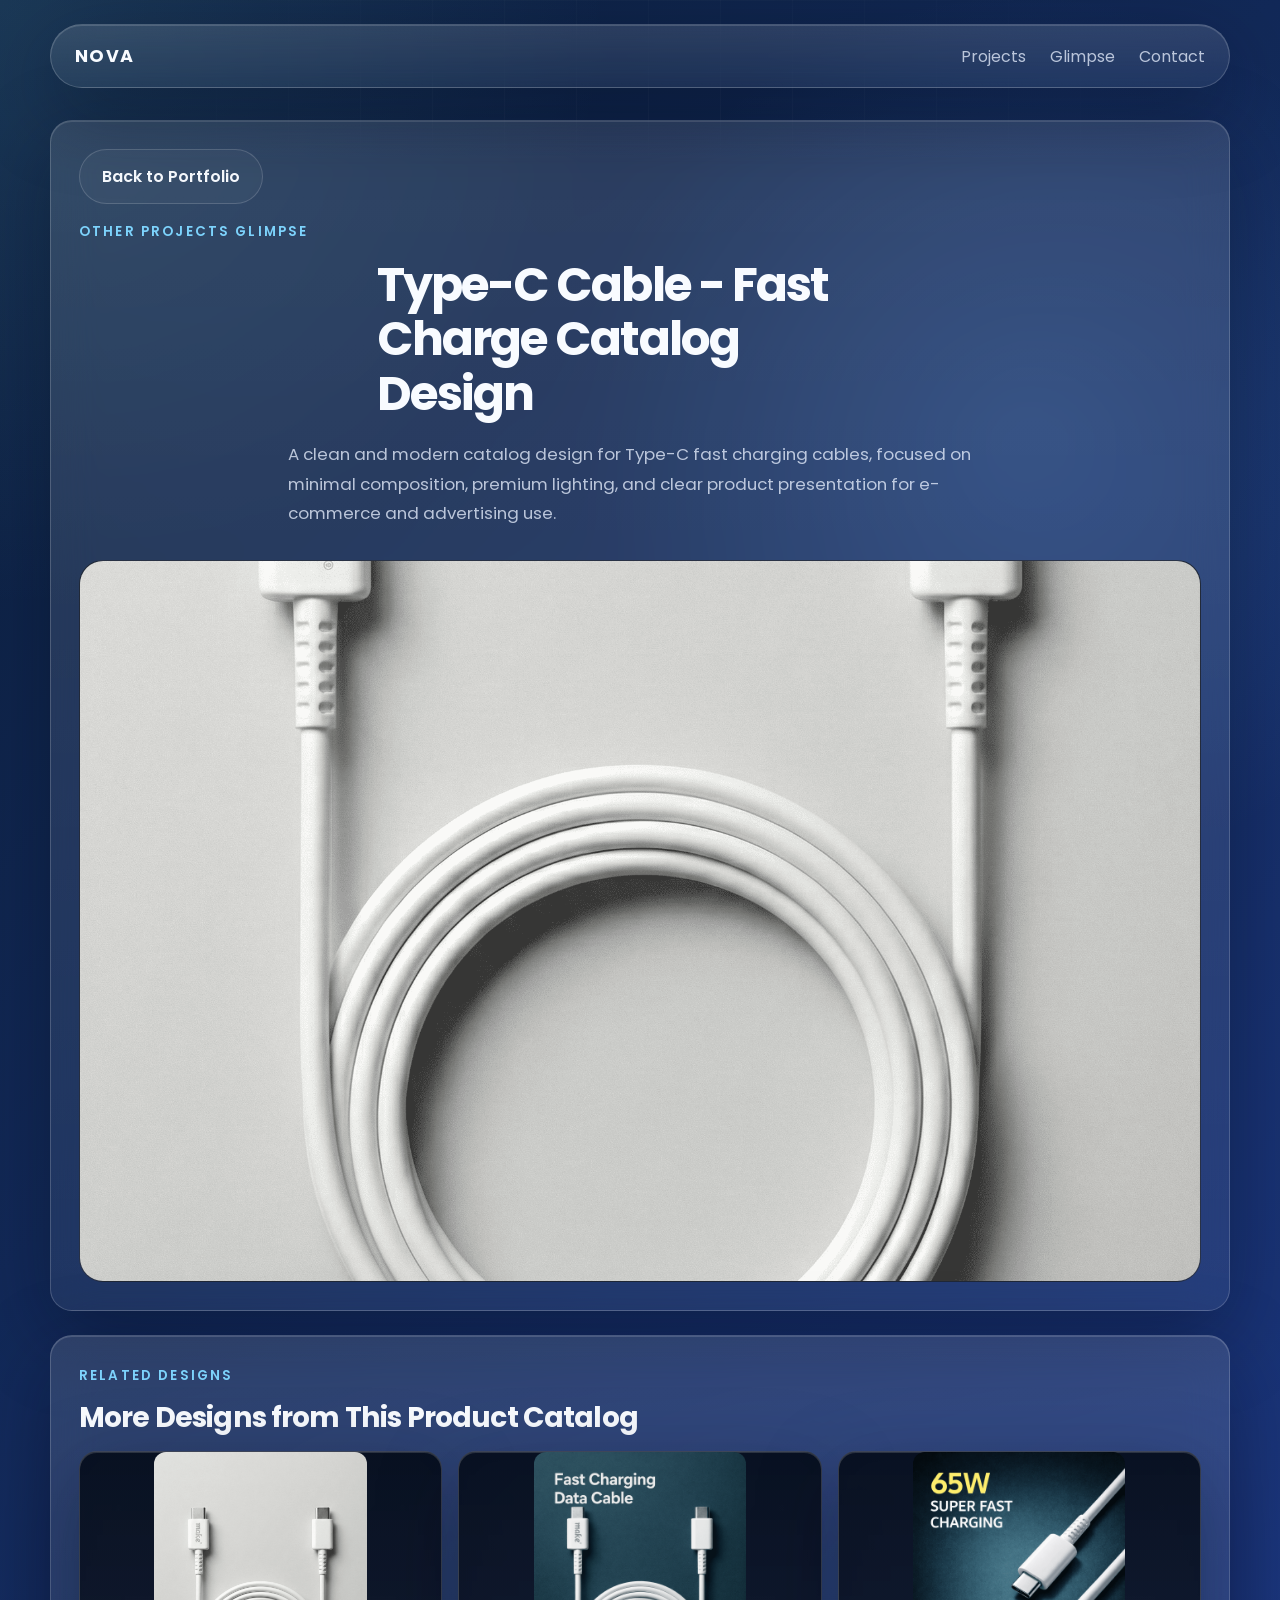
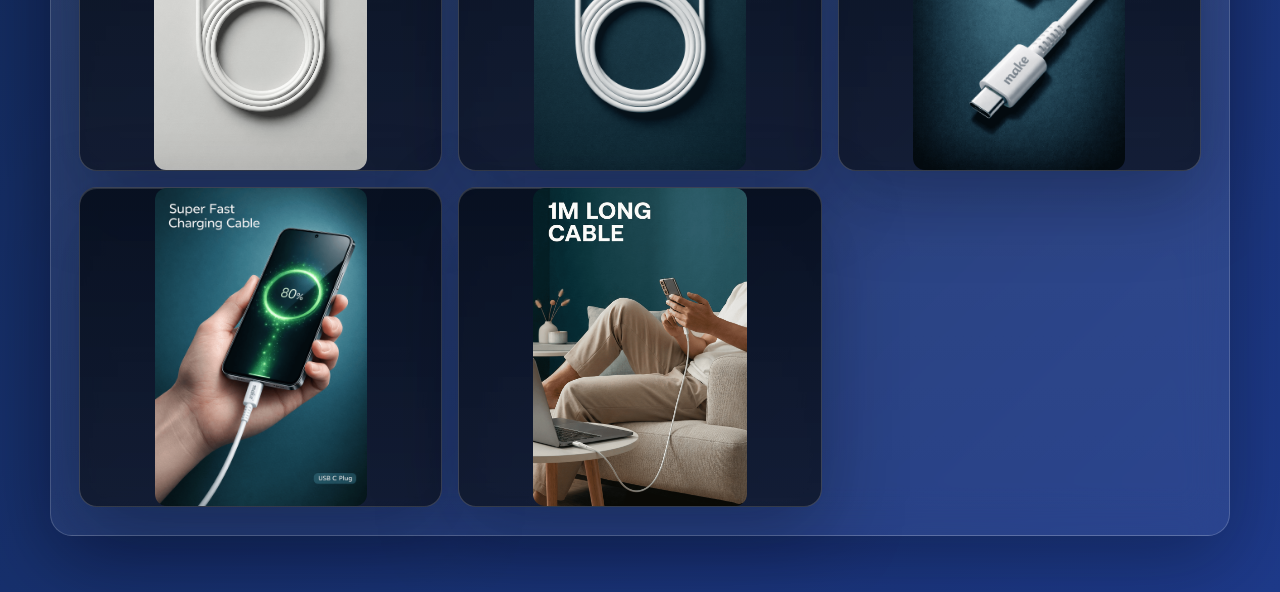
==== glimpse-1.html @ 715c7579 "initial" ====
<!DOCTYPE html>
<html lang="en">
<head>
  <meta charset="UTF-8">
  <meta name="viewport" content="width=device-width, initial-scale=1.0">
  <title>Other Project Glimpse 1</title>
  <link rel="preconnect" href="https://fonts.googleapis.com">
  <link rel="preconnect" href="https://fonts.gstatic.com" crossorigin>
  <link href="https://fonts.googleapis.com/css2?family=Poppins:wght@300;400;500;600;700;800&display=swap" rel="stylesheet">
  <link rel="stylesheet" href="styles.css">
</head>
<body>
  <div class="detail-shell">
    <header class="topbar glass-card">
      <a class="brand" href="index.html">Nova</a>
      <nav class="nav">
        <a href="index.html#projects">Projects</a>
        <a href="index.html#glimpse">Glimpse</a>
        <a href="index.html#contact">Contact</a>
      </nav>
    </header>

    <main class="detail-main">
      <section class="detail-layout reveal is-visible">
        <div class="detail-card glass-card">
          <div class="detail-back">
            <a class="button button-secondary" href="index.html#glimpse">Back to Portfolio</a>
          </div>
          <p class="eyebrow">Other Projects Glimpse</p>
          <h1>Type-C Cable - Fast Charge Catalog Design</h1>
          <p class="hero-copy">
            A clean and modern catalog design for Type-C fast charging cables, focused on minimal composition,
            premium lighting, and clear product presentation for e-commerce and advertising use.
          </p>
          <div class="detail-main-image">
            <img src="images/other1.png" alt="Other project glimpse 1 main visual">
          </div>
        </div>

        <div class="detail-card glass-card">
          <p class="eyebrow">Related Designs</p>
          <h2 class="detail-section-title">More Designs from This Product Catalog</h2>
          <div class="project-more-grid">
            <figure class="project-more-card glass-card">
              <img src="glimpse-1/1.png" alt="More from this project image 1">
            </figure>
            <figure class="project-more-card glass-card">
              <img src="glimpse-1/2.png" alt="More from this project image 2">
            </figure>
            <figure class="project-more-card glass-card">
              <img src="glimpse-1/3.png" alt="More from this project image 3">
            </figure>
            <figure class="project-more-card glass-card">
              <img src="glimpse-1/4.png" alt="More from this project image 4">
            </figure>
            <figure class="project-more-card glass-card">
              <img src="glimpse-1/5.png" alt="More from this project image 5">
            </figure>
          </div>
        </div>
      </section>
    </main>
  </div>
</body>
</html>
---- styles.css ----
:root {
  --bg-start: #0b1f3b;
  --bg-end: #1e3a8a;
  --surface: rgba(255, 255, 255, 0.08);
  --surface-strong: rgba(255, 255, 255, 0.14);
  --border: rgba(255, 255, 255, 0.18);
  --text-main: #f8fbff;
  --text-soft: rgba(232, 240, 255, 0.76);
  --accent: #7dd3fc;
  --accent-strong: #93c5fd;
  --shadow: 0 24px 80px rgba(2, 8, 23, 0.35);
  --glow: 0 0 40px rgba(125, 211, 252, 0.2);
  --radius-lg: 28px;
  --radius-md: 22px;
  --radius-sm: 16px;
  --container: 1320px;
}

* {
  box-sizing: border-box;
}

html {
  scroll-behavior: smooth;
}

body {
  margin: 0;
  min-height: 100vh;
  font-family: "Poppins", sans-serif;
  color: var(--text-main);
  background:
    radial-gradient(circle at top left, rgba(125, 211, 252, 0.14), transparent 24%),
    radial-gradient(circle at 80% 20%, rgba(96, 165, 250, 0.18), transparent 22%),
    linear-gradient(135deg, var(--bg-start), var(--bg-end));
  overflow-x: hidden;
}

body::before {
  content: "";
  position: fixed;
  inset: 0;
  background:
    linear-gradient(rgba(255, 255, 255, 0.035) 1px, transparent 1px),
    linear-gradient(90deg, rgba(255, 255, 255, 0.035) 1px, transparent 1px);
  background-size: 72px 72px;
  mask-image: radial-gradient(circle at center, black 38%, transparent 82%);
  pointer-events: none;
}

a {
  color: inherit;
  text-decoration: none;
}

.page-shell {
  width: min(calc(100% - 24px), var(--container));
  margin: 0 auto;
  padding: 24px 0 56px;
}

.glass-card {
  background: linear-gradient(180deg, rgba(255, 255, 255, 0.12), rgba(255, 255, 255, 0.06));
  border: 1px solid var(--border);
  box-shadow: var(--shadow), inset 0 1px 0 rgba(255, 255, 255, 0.14);
  backdrop-filter: blur(22px);
  -webkit-backdrop-filter: blur(22px);
}

.topbar {
  position: sticky;
  top: 20px;
  z-index: 10;
  display: flex;
  align-items: center;
  justify-content: space-between;
  padding: 18px 24px;
  border-radius: 999px;
}

.brand {
  font-size: 1.1rem;
  font-weight: 700;
  letter-spacing: 0.08em;
  text-transform: uppercase;
}

.nav {
  display: flex;
  gap: 24px;
}

.nav a {
  color: var(--text-soft);
  transition: color 220ms ease, transform 220ms ease;
}

.nav a:hover {
  color: var(--text-main);
  transform: translateY(-1px);
}

.hero {
  position: relative;
  min-height: calc(100vh - 120px);
  display: grid;
  place-items: center;
  padding: 56px 0 24px;
}

.hero-card {
  position: relative;
  width: min(980px, 100%);
  padding: 56px 56px 52px;
  border-radius: var(--radius-lg);
  text-align: center;
}

.hero-card::after {
  content: "";
  position: absolute;
  inset: -1px;
  border-radius: inherit;
  background: linear-gradient(135deg, rgba(255, 255, 255, 0.24), transparent 28%, transparent 70%, rgba(147, 197, 253, 0.22));
  z-index: -1;
  filter: blur(18px);
}

.eyebrow {
  margin: 0 0 14px;
  color: var(--accent);
  font-size: 0.84rem;
  font-weight: 600;
  letter-spacing: 0.16em;
  text-transform: uppercase;
}

h1,
h2,
h3,
p {
  margin-top: 0;
}

h1 {
  font-size: clamp(2rem, 3.7vw, 4rem);
  line-height: 1.16;
  letter-spacing: -0.04em;
  max-width: 17ch;
  margin: 0 auto 18px;
}

h2 {
  font-size: clamp(2rem, 3vw, 3.2rem);
  line-height: 1.1;
  letter-spacing: -0.03em;
}

h3 {
  font-size: 1.4rem;
  margin-bottom: 12px;
}

p {
  color: var(--text-soft);
  line-height: 1.75;
}

.hero-copy {
  max-width: 64ch;
  margin: 0 auto 32px;
  font-size: 1.05rem;
}

.hero-actions {
  display: flex;
  justify-content: center;
  gap: 14px;
  margin-bottom: 34px;
}

.button {
  display: inline-flex;
  align-items: center;
  justify-content: center;
  min-width: 160px;
  padding: 14px 22px;
  border-radius: 999px;
  font-weight: 600;
  transition: transform 220ms ease, box-shadow 220ms ease, border-color 220ms ease, background 220ms ease;
}

.button:hover {
  transform: translateY(-2px);
}

.button-primary {
  background: linear-gradient(135deg, rgba(125, 211, 252, 0.94), rgba(147, 197, 253, 0.88));
  color: #08111f;
  box-shadow: 0 16px 36px rgba(125, 211, 252, 0.28);
}

.button-primary:hover {
  box-shadow: 0 20px 42px rgba(125, 211, 252, 0.34);
}

.button-secondary {
  border: 1px solid rgba(255, 255, 255, 0.16);
  background: rgba(255, 255, 255, 0.04);
}

.button-secondary:hover {
  border-color: rgba(255, 255, 255, 0.28);
  background: rgba(255, 255, 255, 0.08);
}

.hero-metrics {
  display: grid;
  grid-template-columns: repeat(3, minmax(0, 1fr));
  gap: 16px;
}

.hero-metrics div {
  padding: 18px;
  border-radius: var(--radius-sm);
  background: rgba(255, 255, 255, 0.05);
  border: 1px solid rgba(255, 255, 255, 0.1);
}

.hero-metrics strong {
  display: block;
  margin-bottom: 4px;
  font-size: 1.6rem;
  font-weight: 700;
}

.hero-metrics span {
  color: var(--text-soft);
  font-size: 0.92rem;
}

.section {
  padding: 64px 0;
}

.section-heading {
  max-width: 720px;
  margin-bottom: 32px;
}

.project-grid {
  display: grid;
  grid-template-columns: repeat(2, minmax(0, 1fr));
  gap: 20px;
  max-width: 1300px;
  margin: 0 auto;
}

.project-card {
  width: min(100%, 650px);
  justify-self: center;
  padding: 28px;
  border-radius: var(--radius-md);
  transition: transform 240ms ease, box-shadow 240ms ease, border-color 240ms ease;
  position: relative;
  overflow: hidden;
  display: grid;
  gap: 20px;
}

.project-card::before {
  content: "";
  position: absolute;
  inset: auto -20% -50% auto;
  width: 180px;
  height: 180px;
  background: radial-gradient(circle, rgba(125, 211, 252, 0.24), transparent 68%);
  opacity: 0;
  transition: opacity 240ms ease;
}

.project-card:hover,
.info-card:hover,
.contact-card:hover {
  transform: translateY(-6px);
  box-shadow: var(--shadow), var(--glow);
  border-color: rgba(255, 255, 255, 0.24);
}

.project-card:hover::before {
  opacity: 1;
}

.project-copy {
  position: relative;
  z-index: 1;
}

.project-tag {
  display: inline-flex;
  margin-bottom: 18px;
  padding: 8px 12px;
  border-radius: 999px;
  background: rgba(255, 255, 255, 0.08);
  color: var(--accent);
  font-size: 0.78rem;
  font-weight: 600;
  letter-spacing: 0.08em;
  text-transform: uppercase;
}

.project-card a {
  display: inline-flex;
  margin-top: 12px;
  color: var(--text-main);
  font-weight: 600;
}

.project-gallery {
  display: grid;
  grid-template-columns: repeat(2, minmax(0, 1fr));
  gap: 16px;
  position: relative;
  z-index: 1;
}

.project-gallery-three .project-image:last-child {
  grid-column: 1 / -1;
}


.project-image {
  margin: 0;
  width: 100%;
  height: 340px;
  border-radius: 18px;
  overflow: hidden;
  background: linear-gradient(180deg, rgba(7, 15, 30, 0.96), rgba(15, 23, 42, 0.88));
  border: 1px solid rgba(255, 255, 255, 0.1);
  box-shadow: inset 0 1px 0 rgba(255, 255, 255, 0.12);
  display: flex;
  align-items: center;
  justify-content: center;
}

.project-image img {
  display: block;
  width: 100%;
  height: 100%;
  object-fit: cover;
  object-position: center;
  transition: transform 320ms ease, filter 320ms ease;
}

.project-image:hover img {
  transform: scale(1.08);
  filter: saturate(1.08);
}

.glimpse-grid {
  display: grid;
  grid-template-columns: repeat(3, minmax(0, 1fr));
  gap: 18px;
}

.glimpse-card {
  display: block;
  padding: 10px;
  border-radius: 20px;
  overflow: hidden;
  transition: transform 240ms ease, box-shadow 240ms ease, border-color 240ms ease;
}

.glimpse-card:hover {
  transform: translateY(-4px);
  box-shadow: var(--shadow), var(--glow);
  border-color: rgba(255, 255, 255, 0.24);
}

.glimpse-card img {
  display: block;
  width: 100%;
  height: 190px;
  border-radius: 14px;
  object-fit: cover;
  object-position: center;
  transition: transform 320ms ease, filter 320ms ease;
}

.glimpse-card:hover img {
  transform: scale(1.08);
  filter: saturate(1.06);
}

.detail-shell {
  width: min(calc(100% - 24px), 1180px);
  margin: 0 auto;
  padding: 24px 0 56px;
}

.detail-main {
  padding-top: 32px;
}

.detail-layout {
  display: grid;
  gap: 24px;
}

.detail-card {
  padding: 28px;
  border-radius: var(--radius-md);
}

.detail-back {
  margin-bottom: 16px;
}

.detail-main-image {
  width: 100%;
  overflow: hidden;
  border-radius: 24px;
  background: linear-gradient(180deg, rgba(7, 15, 30, 0.96), rgba(15, 23, 42, 0.88));
  border: 1px solid rgba(255, 255, 255, 0.1);
}

.detail-main-image img {
  display: block;
  width: 100%;
  max-height: 720px;
  object-fit: cover;
  object-position: center;
}



.detail-section-title {
  margin: 0 0 18px;
  font-size: clamp(1.5rem, 2.2vw, 2.2rem);
}

.related-grid {
  display: grid;
  grid-template-columns: repeat(3, minmax(0, 1fr));
  gap: 16px;
}

.related-card {
  display: block;
  padding: 10px;
  border-radius: 18px;
  overflow: hidden;
  transition: transform 240ms ease, box-shadow 240ms ease, border-color 240ms ease;
}

.related-card:hover {
  transform: translateY(-4px);
  box-shadow: var(--shadow), var(--glow);
  border-color: rgba(255, 255, 255, 0.24);
}

.related-card img {
  display: block;
  width: 70%;
  height: 400px;
  border-radius: 12px;
  object-fit: cover;
  object-position: center;
}

.project-more-grid {
  display: grid;
  grid-template-columns: repeat(3, minmax(0, 1fr));
  gap: 16px;
}

.project-more-card {
  margin: 0;
  padding: 0;
  border-radius: 18px;
  overflow: hidden;
  transition: transform 240ms ease, box-shadow 240ms ease, border-color 240ms ease;
  height: 320px;
  display: flex;
  align-items: center;
  justify-content: center;
  background: linear-gradient(180deg, rgba(7, 15, 30, 0.96), rgba(15, 23, 42, 0.88));
}

.project-more-card:hover {
  transform: translateY(-4px);
  box-shadow: var(--shadow), var(--glow);
  border-color: rgba(255, 255, 255, 0.24);
}

.project-more-card img {
  display: block;
  max-width: 100%;
  max-height: 100%;
  border-radius: 12px;
  object-fit: contain;
  object-position: center;
  transition: transform 320ms ease, filter 320ms ease;
}

.project-more-card:hover img {
  transform: scale(1.08);
  filter: saturate(1.06);
}

.split-section {
  display: grid;
  grid-template-columns: 1.1fr 0.9fr;
  gap: 22px;
  align-items: stretch;
}

.split-section > .glass-card,
.info-card,
.contact-card {
  padding: 32px;
  border-radius: var(--radius-md);
  transition: transform 240ms ease, box-shadow 240ms ease, border-color 240ms ease;
}

.info-stack {
  display: grid;
  gap: 22px;
}

.contact-card {
  max-width: 820px;
}

.portfolio-cta {
  max-width: 880px;
  padding: 36px;
  border-radius: var(--radius-md);
  transition: transform 240ms ease, box-shadow 240ms ease, border-color 240ms ease;
}

.portfolio-cta:hover {
  transform: translateY(-6px);
  box-shadow: var(--shadow), var(--glow);
  border-color: rgba(255, 255, 255, 0.24);
}

.contact-actions {
  display: flex;
  flex-direction: column;
  align-items: flex-start;
  gap: 14px;
}

.hero-glow {
  position: absolute;
  width: 320px;
  height: 320px;
  border-radius: 50%;
  background: radial-gradient(circle, rgba(125, 211, 252, 0.22), transparent 70%);
  filter: blur(8px);
  pointer-events: none;
}

.hero-glow-left {
  top: 8%;
  left: -8%;
}

.hero-glow-right {
  right: -8%;
  bottom: 12%;
}

.reveal {
  opacity: 0;
  transform: translateY(24px);
  transition: opacity 700ms ease, transform 700ms ease;
}

.reveal.is-visible {
  opacity: 1;
  transform: translateY(0);
}

@media (max-width: 980px) {
  .project-grid {
    grid-template-columns: 1fr;
  }

  .glimpse-grid {
    grid-template-columns: repeat(2, minmax(0, 1fr));
  }

  .related-grid {
    grid-template-columns: repeat(2, minmax(0, 1fr));
  }

  .project-more-grid {
    grid-template-columns: repeat(2, minmax(0, 1fr));
  }

  .split-section {
    grid-template-columns: 1fr;
  }

  .hero-card {
    padding: 42px 34px;
  }
}

@media (max-width: 720px) {
  .detail-shell {
    width: min(calc(100% - 12px), 1180px);
    padding-top: 16px;
  }

  .detail-card {
    padding: 20px;
  }

  .page-shell {
    width: min(calc(100% - 12px), var(--container));
    padding-top: 16px;
  }

  .topbar {
    border-radius: 26px;
    padding: 18px;
    flex-direction: column;
    gap: 14px;
  }

  .nav {
    gap: 16px;
    flex-wrap: wrap;
    justify-content: center;
  }

  .hero {
    min-height: auto;
    padding: 48px 0 8px;
  }

  .hero-card {
    padding: 32px 22px;
  }

  .hero-actions {
    flex-direction: column;
  }

  .button {
    width: 100%;
  }

  .contact-actions {
    align-items: stretch;
  }

  .hero-metrics,
  .project-grid {
    grid-template-columns: 1fr;
  }

  .project-gallery {
    grid-template-columns: 1fr;
  }

  .glimpse-grid {
    grid-template-columns: 1fr;
    gap: 14px;
  }

  .related-grid {
    grid-template-columns: 1fr;
  }

  .project-more-grid {
    grid-template-columns: 1fr;
  }

  .glimpse-card img {
    height: 210px;
  }

  .project-gallery-three .project-image:last-child {
    grid-column: auto;
  }

  .section {
    padding: 48px 0;
  }
}
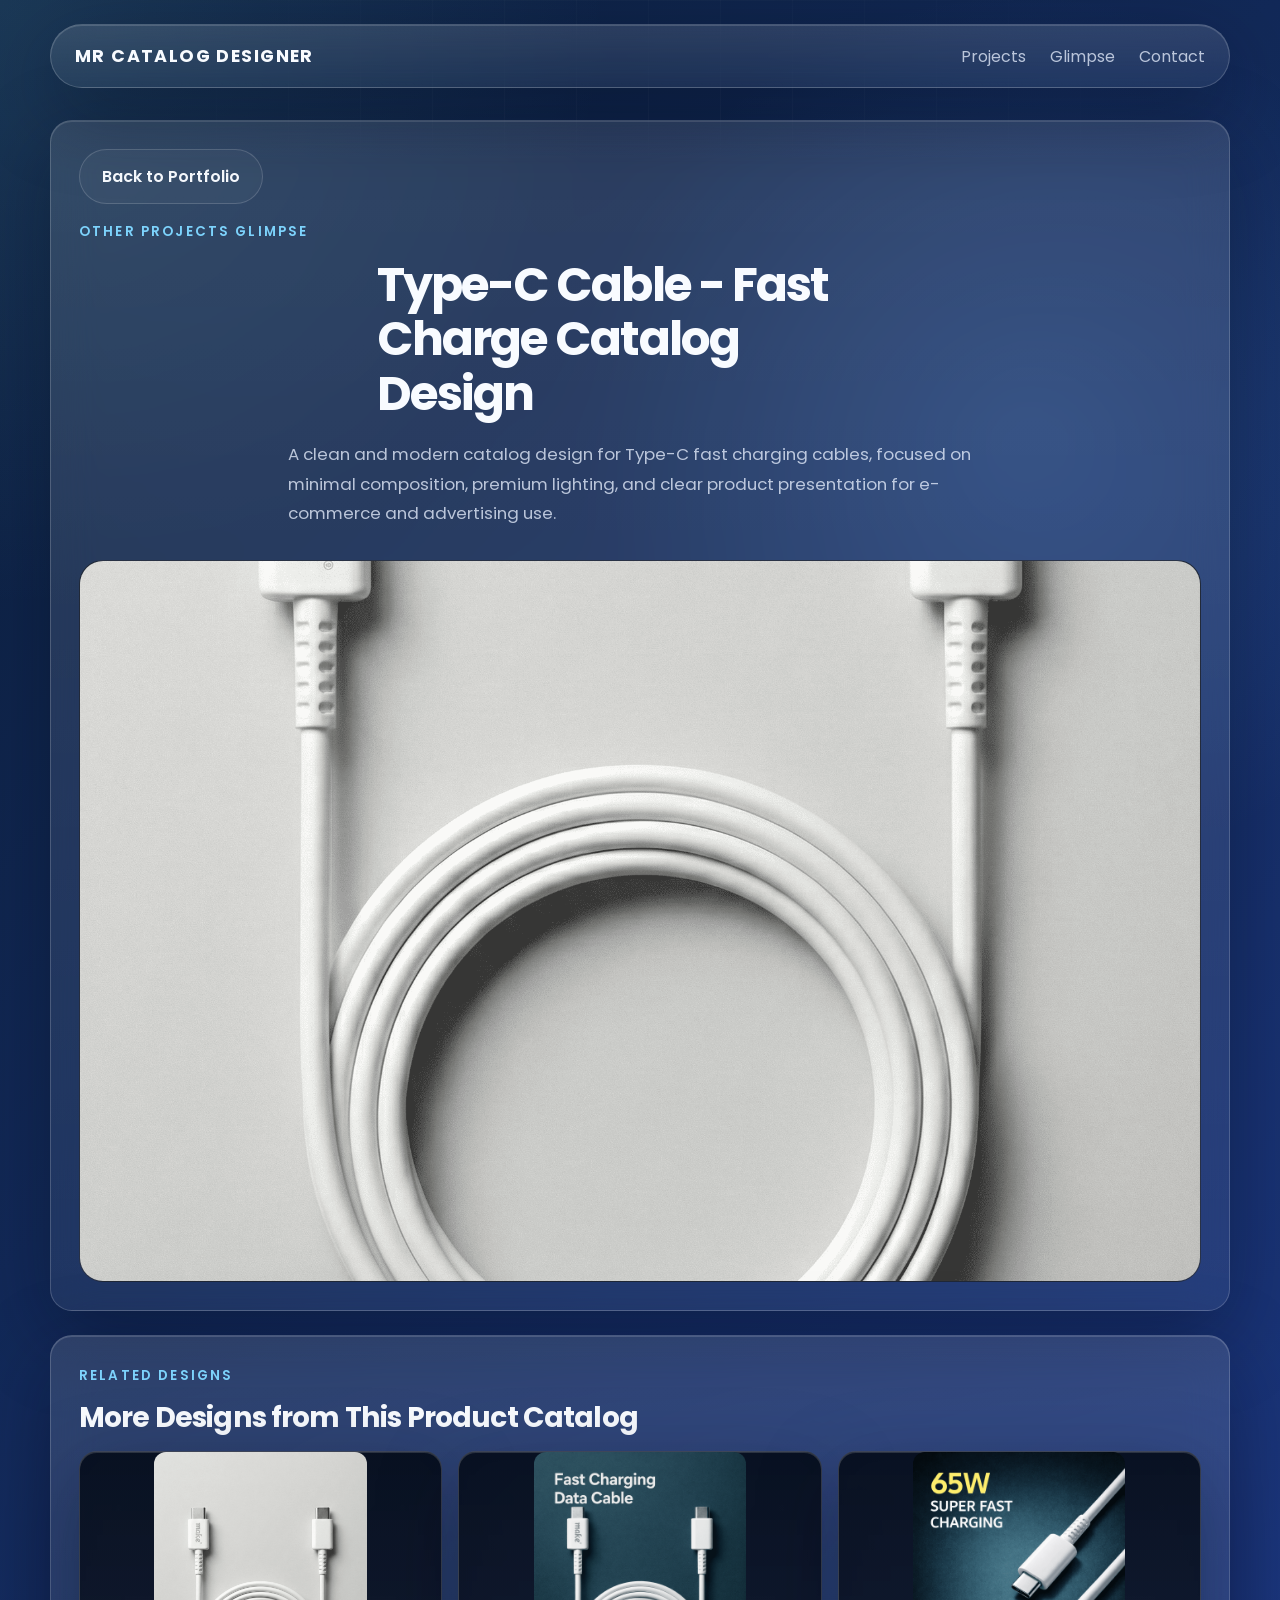
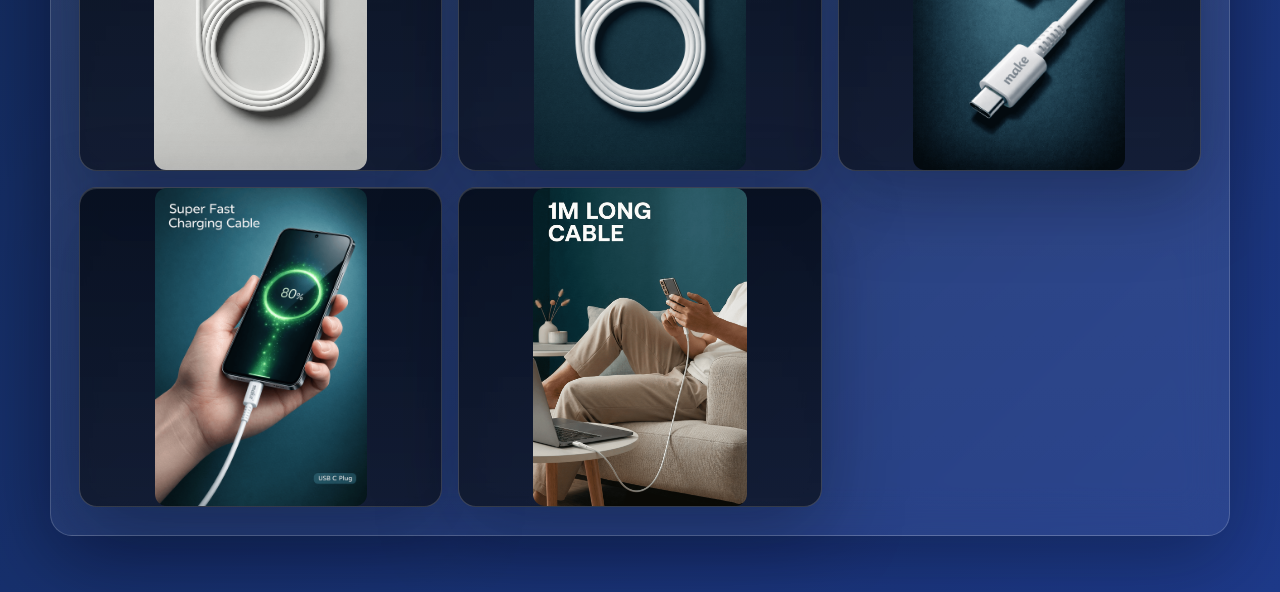
==== commit 74916d70: "Updated all HTML files" ====
--- a/glimpse-1.html
+++ b/glimpse-1.html
@@ -12,7 +12,7 @@
 <body>
   <div class="detail-shell">
     <header class="topbar glass-card">
-      <a class="brand" href="index.html">Nova</a>
+      <a class="brand" href="index.html">MR Catalog Designer</a>
       <nav class="nav">
         <a href="index.html#projects">Projects</a>
         <a href="index.html#glimpse">Glimpse</a>
@@ -33,7 +33,7 @@
             premium lighting, and clear product presentation for e-commerce and advertising use.
           </p>
           <div class="detail-main-image">
-            <img src="images/other1.png" alt="Other project glimpse 1 main visual">
+            <img src="images/other1.png" alt="Other project glimpse 1 main visual" loading="lazy">
           </div>
         </div>
 
@@ -42,19 +42,19 @@
           <h2 class="detail-section-title">More Designs from This Product Catalog</h2>
           <div class="project-more-grid">
             <figure class="project-more-card glass-card">
-              <img src="glimpse-1/1.png" alt="More from this project image 1">
+              <img src="glimpse-1/1.png" alt="More from this project image 1" loading="lazy">
             </figure>
             <figure class="project-more-card glass-card">
-              <img src="glimpse-1/2.png" alt="More from this project image 2">
+              <img src="glimpse-1/2.png" alt="More from this project image 2" loading="lazy">
             </figure>
             <figure class="project-more-card glass-card">
-              <img src="glimpse-1/3.png" alt="More from this project image 3">
+              <img src="glimpse-1/3.png" alt="More from this project image 3" loading="lazy">
             </figure>
             <figure class="project-more-card glass-card">
-              <img src="glimpse-1/4.png" alt="More from this project image 4">
+              <img src="glimpse-1/4.png" alt="More from this project image 4" loading="lazy">
             </figure>
             <figure class="project-more-card glass-card">
-              <img src="glimpse-1/5.png" alt="More from this project image 5">
+              <img src="glimpse-1/5.png" alt="More from this project image 5" loading="lazy">
             </figure>
           </div>
         </div>
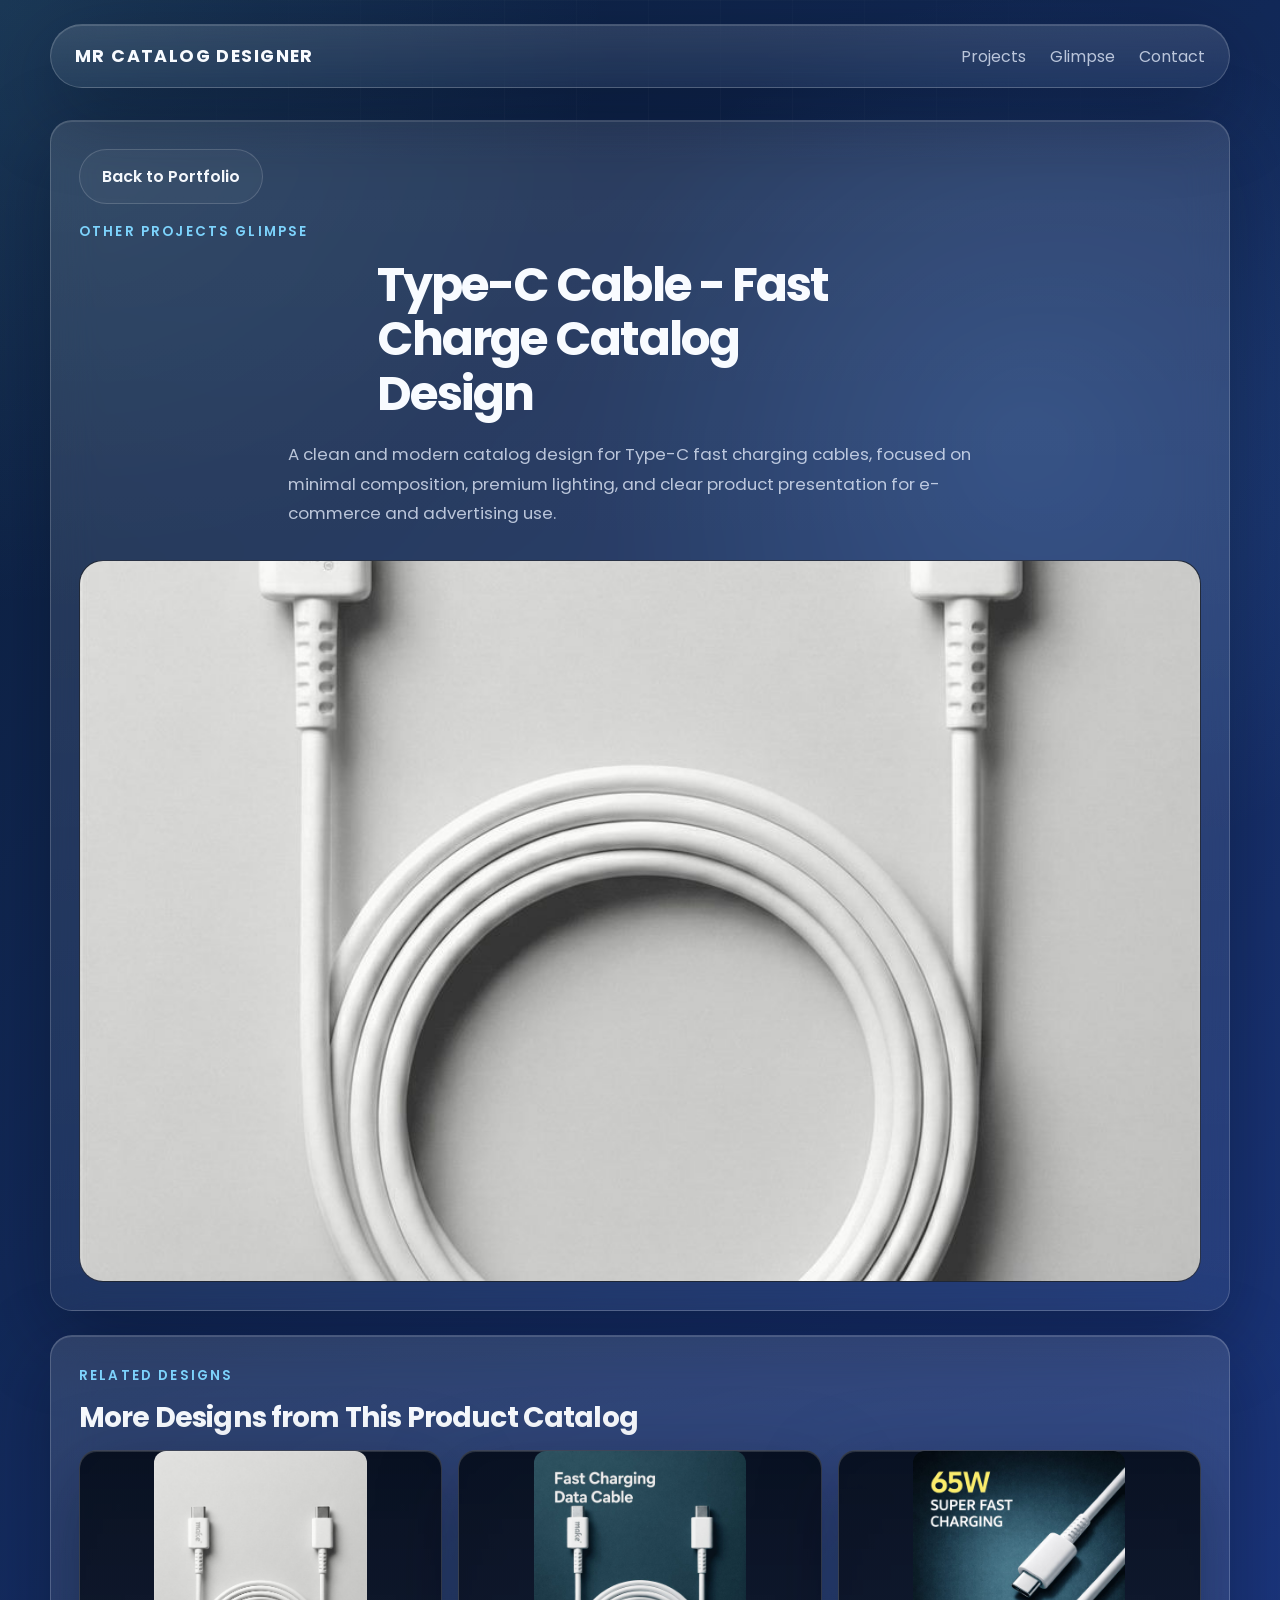
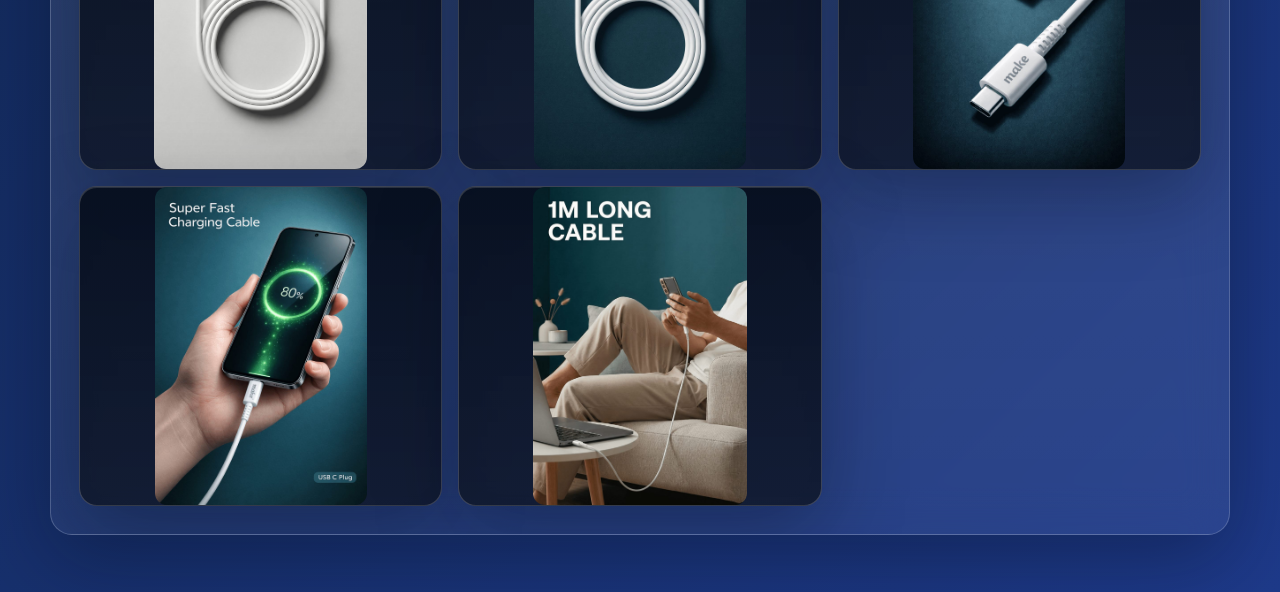
==== commit 2787cb5b: "Updated HTML and CSS files" ====
--- a/glimpse-1.html
+++ b/glimpse-1.html
@@ -33,7 +33,7 @@
             premium lighting, and clear product presentation for e-commerce and advertising use.
           </p>
           <div class="detail-main-image">
-            <img src="images/other1.png" alt="Other project glimpse 1 main visual" loading="lazy">
+            <img src="optimized/images/other1-960.jpg" srcset="optimized/images/other1-480.jpg 480w, optimized/images/other1-960.jpg 960w, optimized/images/other1-1440.jpg 1440w" sizes="(max-width: 720px) 92vw, (max-width: 980px) 92vw, 50vw" decoding="async" alt="Other project glimpse 1 main visual" loading="lazy">
           </div>
         </div>
 
@@ -42,19 +42,19 @@
           <h2 class="detail-section-title">More Designs from This Product Catalog</h2>
           <div class="project-more-grid">
             <figure class="project-more-card glass-card">
-              <img src="glimpse-1/1.png" alt="More from this project image 1" loading="lazy">
+              <img src="optimized/glimpse-1/1-960.jpg" srcset="optimized/glimpse-1/1-480.jpg 480w, optimized/glimpse-1/1-960.jpg 960w, optimized/glimpse-1/1-1440.jpg 1440w" sizes="(max-width: 720px) 92vw, (max-width: 980px) 92vw, 50vw" decoding="async" alt="More from this project image 1" loading="lazy">
             </figure>
             <figure class="project-more-card glass-card">
-              <img src="glimpse-1/2.png" alt="More from this project image 2" loading="lazy">
+              <img src="optimized/glimpse-1/2-960.jpg" srcset="optimized/glimpse-1/2-480.jpg 480w, optimized/glimpse-1/2-960.jpg 960w, optimized/glimpse-1/2-1440.jpg 1440w" sizes="(max-width: 720px) 92vw, (max-width: 980px) 92vw, 50vw" decoding="async" alt="More from this project image 2" loading="lazy">
             </figure>
             <figure class="project-more-card glass-card">
-              <img src="glimpse-1/3.png" alt="More from this project image 3" loading="lazy">
+              <img src="optimized/glimpse-1/3-960.jpg" srcset="optimized/glimpse-1/3-480.jpg 480w, optimized/glimpse-1/3-960.jpg 960w, optimized/glimpse-1/3-1440.jpg 1440w" sizes="(max-width: 720px) 92vw, (max-width: 980px) 92vw, 50vw" decoding="async" alt="More from this project image 3" loading="lazy">
             </figure>
             <figure class="project-more-card glass-card">
-              <img src="glimpse-1/4.png" alt="More from this project image 4" loading="lazy">
+              <img src="optimized/glimpse-1/4-960.jpg" srcset="optimized/glimpse-1/4-480.jpg 480w, optimized/glimpse-1/4-960.jpg 960w, optimized/glimpse-1/4-1440.jpg 1440w" sizes="(max-width: 720px) 92vw, (max-width: 980px) 92vw, 50vw" decoding="async" alt="More from this project image 4" loading="lazy">
             </figure>
             <figure class="project-more-card glass-card">
-              <img src="glimpse-1/5.png" alt="More from this project image 5" loading="lazy">
+              <img src="optimized/glimpse-1/5-960.jpg" srcset="optimized/glimpse-1/5-480.jpg 480w, optimized/glimpse-1/5-960.jpg 960w, optimized/glimpse-1/5-1440.jpg 1440w" sizes="(max-width: 720px) 92vw, (max-width: 980px) 92vw, 50vw" decoding="async" alt="More from this project image 5" loading="lazy">
             </figure>
           </div>
         </div>
--- a/styles.css
+++ b/styles.css
@@ -241,6 +241,8 @@
 
 .section {
   padding: 64px 0;
+  content-visibility: auto;
+  contain-intrinsic-size: 1px 900px;
 }
 
 .section-heading {
@@ -410,6 +412,8 @@
 .detail-card {
   padding: 28px;
   border-radius: var(--radius-md);
+  content-visibility: auto;
+  contain-intrinsic-size: 1px 900px;
 }
 
 .detail-back {
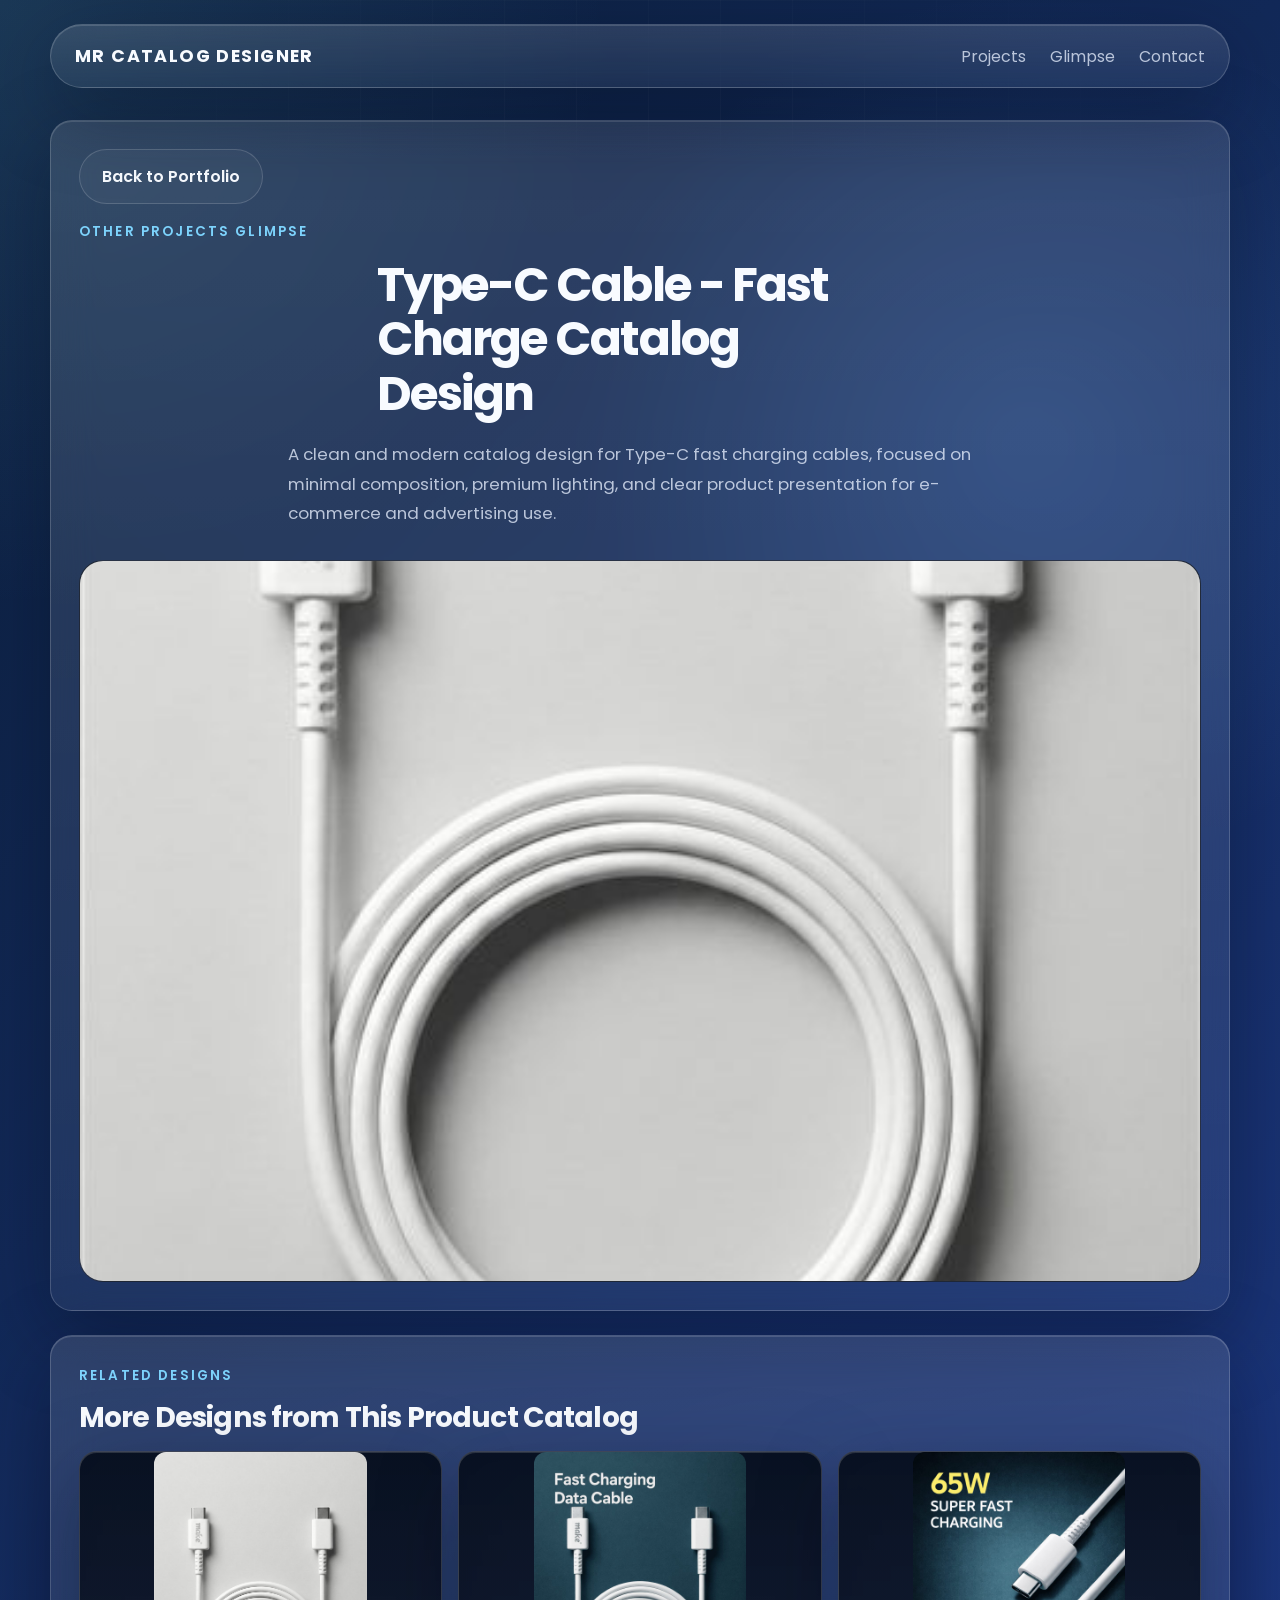
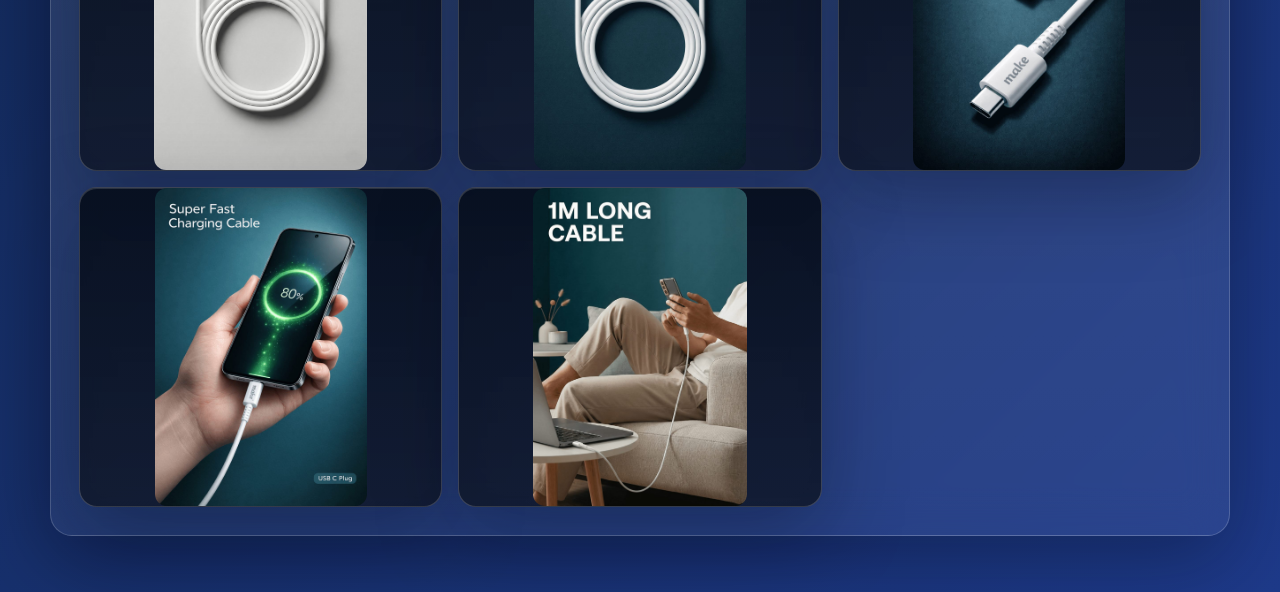
==== commit 46d5a092: "Updated full project" ====
--- a/glimpse-1.html
+++ b/glimpse-1.html
@@ -33,7 +33,7 @@
             premium lighting, and clear product presentation for e-commerce and advertising use.
           </p>
           <div class="detail-main-image">
-            <img src="optimized/images/other1-960.jpg" srcset="optimized/images/other1-480.jpg 480w, optimized/images/other1-960.jpg 960w, optimized/images/other1-1440.jpg 1440w" sizes="(max-width: 720px) 92vw, (max-width: 980px) 92vw, 50vw" decoding="async" alt="Other project glimpse 1 main visual" loading="lazy">
+            <img src="optimized/images/other1-480.jpg" decoding="async" alt="Other project glimpse 1 main visual" loading="lazy">
           </div>
         </div>
 
--- a/styles.css
+++ b/styles.css
@@ -241,8 +241,6 @@
 
 .section {
   padding: 64px 0;
-  content-visibility: auto;
-  contain-intrinsic-size: 1px 900px;
 }
 
 .section-heading {
@@ -412,8 +410,6 @@
 .detail-card {
   padding: 28px;
   border-radius: var(--radius-md);
-  content-visibility: auto;
-  contain-intrinsic-size: 1px 900px;
 }
 
 .detail-back {
@@ -577,9 +573,8 @@
 }
 
 .reveal {
-  opacity: 0;
-  transform: translateY(24px);
-  transition: opacity 700ms ease, transform 700ms ease;
+  opacity: 1;
+  transform: none;
 }
 
 .reveal.is-visible {
